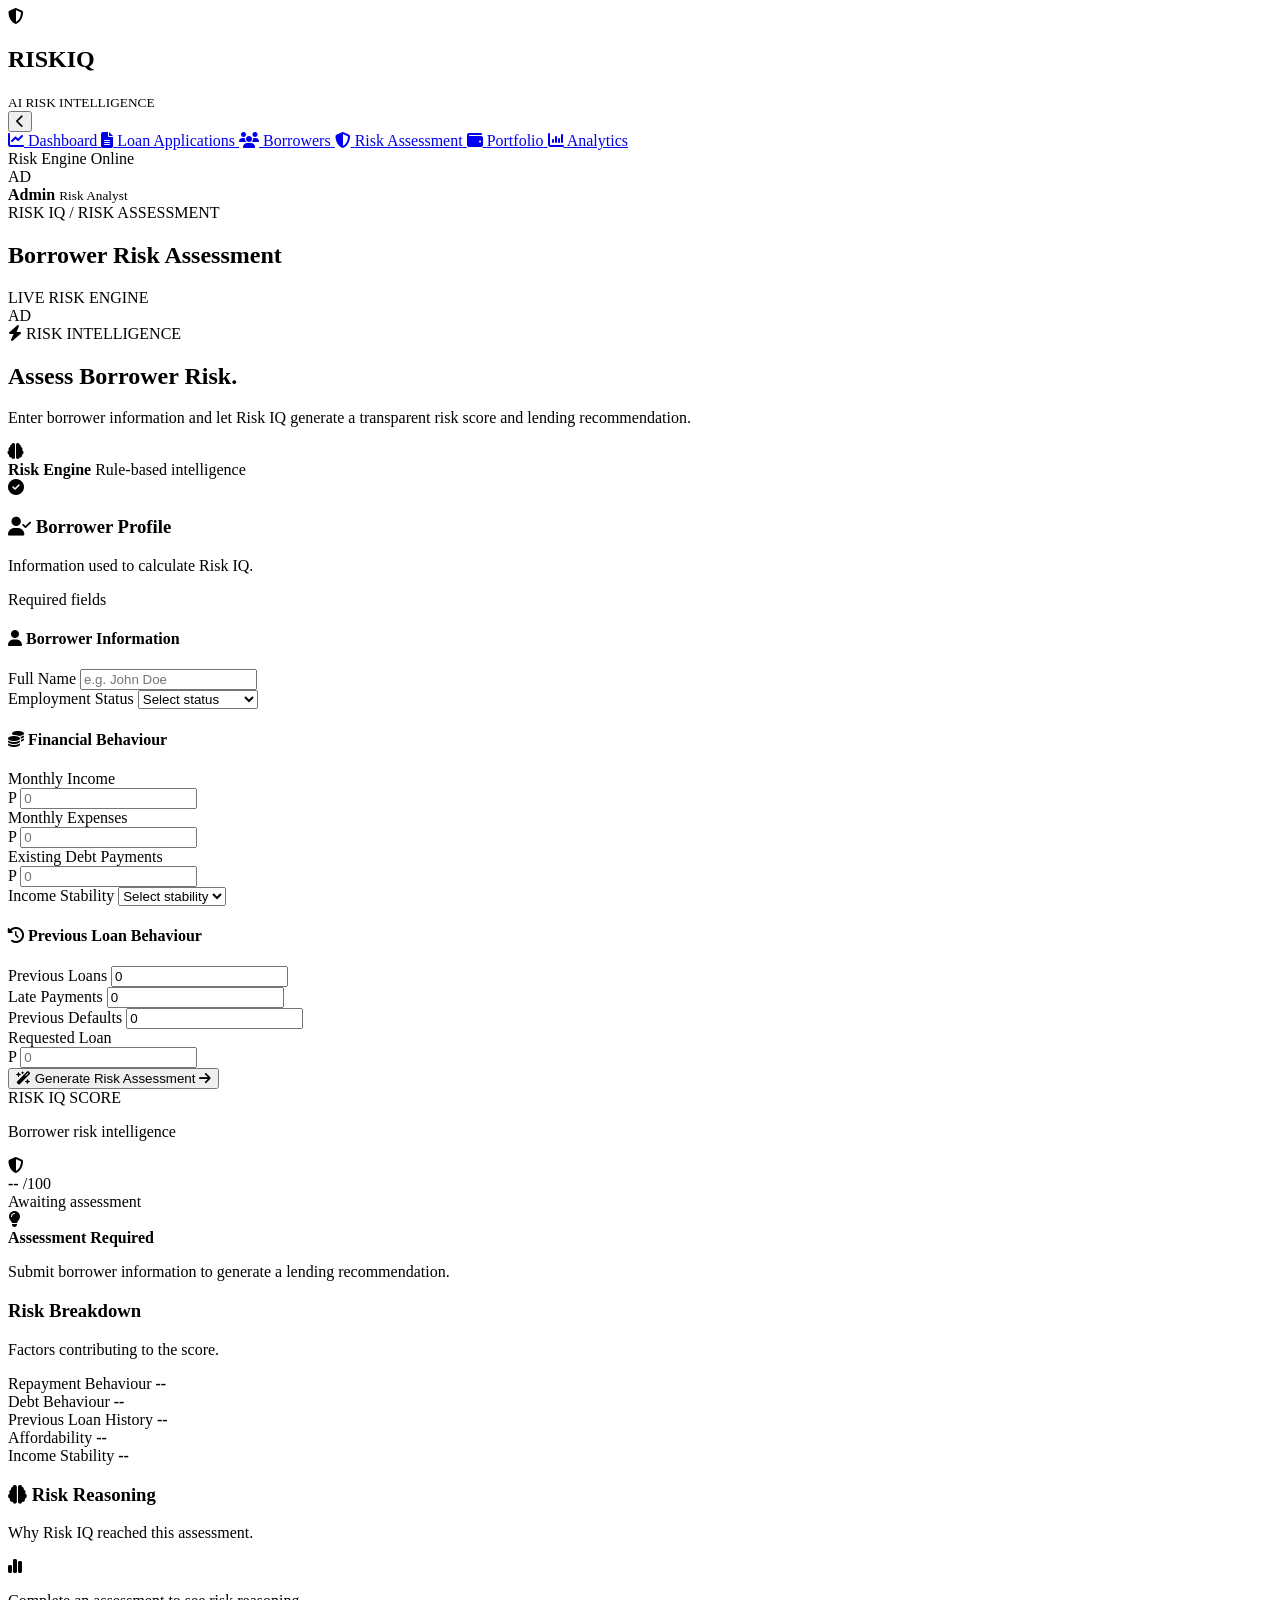
==== risk-assesment.html @ 7c2fcba9 "Add initial risk assessment HTML structure" ====
<!DOCTYPE html>
<html lang="en">

<head>
    <meta charset="UTF-8">
    <meta name="viewport" content="width=device-width, initial-scale=1.0">

    <title>Risk IQ | Risk Assessment</title>

    <link rel="stylesheet" href="risk-assessment.css">

    <link
        rel="stylesheet"
        href="https://cdnjs.cloudflare.com/ajax/libs/font-awesome/6.7.2/css/all.min.css"
    >
</head>

<body>

<div class="app">

    <!-- ================= SIDEBAR ================= -->

    <aside class="sidebar">

        <div class="brand">

            <div class="brand-logo">
                <i class="fa-solid fa-shield-halved"></i>
            </div>

            <div class="brand-text">
                <h1>RISK<span>IQ</span></h1>
                <small>AI RISK INTELLIGENCE</small>
            </div>

        </div>

        <button class="sidebar-toggle" onclick="toggleSidebar()">
            <i class="fa-solid fa-chevron-left"></i>
        </button>

        <nav class="navigation">

            <a href="index.html" class="nav-item">
                <i class="fa-solid fa-chart-line"></i>
                <span>Dashboard</span>
            </a>

            <a href="Loan-applications.html" class="nav-item">
                <i class="fa-solid fa-file-lines"></i>
                <span>Loan Applications</span>
            </a>

            <a href="Loan-applications.html" class="nav-item">
                <i class="fa-solid fa-users"></i>
                <span>Borrowers</span>
            </a>

            <a href="risk-assessment.html" class="nav-item active">
                <i class="fa-solid fa-shield-halved"></i>
                <span>Risk Assessment</span>
            </a>

            <a href="portfolio.html" class="nav-item">
                <i class="fa-solid fa-wallet"></i>
                <span>Portfolio</span>
            </a>

            <a href="analytics.html" class="nav-item">
                <i class="fa-solid fa-chart-column"></i>
                <span>Analytics</span>
            </a>

        </nav>

        <div class="sidebar-bottom">

            <div class="system-status">
                <span class="status-dot"></span>
                Risk Engine Online
            </div>

            <div class="admin-profile">

                <div class="avatar">
                    AD
                </div>

                <div>
                    <strong>Admin</strong>
                    <small>Risk Analyst</small>
                </div>

            </div>

        </div>

    </aside>


    <!-- ================= MAIN ================= -->

    <main class="main">

        <!-- TOPBAR -->

        <header class="topbar">

            <div>
                <div class="breadcrumb">
                    RISK IQ / RISK ASSESSMENT
                </div>

                <h2>Borrower Risk Assessment</h2>
            </div>

            <div class="top-right">

                <div class="live-indicator">
                    <span></span>
                    LIVE RISK ENGINE
                </div>

                <div class="avatar">
                    AD
                </div>

            </div>

        </header>


        <!-- ================= CONTENT ================= -->

        <section class="content">

            <div class="page-heading">

                <div>

                    <div class="eyebrow">
                        <i class="fa-solid fa-bolt"></i>
                        RISK INTELLIGENCE
                    </div>

                    <h1>
                        Assess Borrower
                        <strong>Risk.</strong>
                    </h1>

                    <p>
                        Enter borrower information and let Risk IQ generate
                        a transparent risk score and lending recommendation.
                    </p>

                </div>

                <div class="engine-card">

                    <div class="engine-icon">
                        <i class="fa-solid fa-brain"></i>
                    </div>

                    <div>
                        <strong>Risk Engine</strong>
                        <span>Rule-based intelligence</span>
                    </div>

                    <i class="fa-solid fa-circle-check"></i>

                </div>

            </div>


            <!-- ================= ASSESSMENT AREA ================= -->

            <div class="assessment-layout">


                <!-- ================= FORM ================= -->

                <div class="assessment-form card">

                    <div class="card-header">

                        <div>
                            <h3>
                                <i class="fa-solid fa-user-check"></i>
                                Borrower Profile
                            </h3>

                            <p>
                                Information used to calculate Risk IQ.
                            </p>
                        </div>

                        <span class="required">
                            Required fields
                        </span>

                    </div>


                    <form id="riskForm">


                        <!-- Borrower -->

                        <div class="form-section">

                            <h4>
                                <i class="fa-solid fa-user"></i>
                                Borrower Information
                            </h4>

                            <div class="form-grid">

                                <div class="form-group">

                                    <label>
                                        Full Name
                                    </label>

                                    <input
                                        type="text"
                                        id="fullName"
                                        placeholder="e.g. John Doe"
                                        required
                                    >

                                </div>


                                <div class="form-group">

                                    <label>
                                        Employment Status
                                    </label>

                                    <select id="employmentStatus" required>

                                        <option value="">
                                            Select status
                                        </option>

                                        <option value="employed">
                                            Employed
                                        </option>

                                        <option value="self-employed">
                                            Self-employed
                                        </option>

                                        <option value="business-owner">
                                            Business Owner
                                        </option>

                                        <option value="unemployed">
                                            Unemployed
                                        </option>

                                    </select>

                                </div>

                            </div>

                        </div>


                        <!-- Financial -->

                        <div class="form-section">

                            <h4>
                                <i class="fa-solid fa-coins"></i>
                                Financial Behaviour
                            </h4>

                            <div class="form-grid">

                                <div class="form-group">

                                    <label>
                                        Monthly Income
                                    </label>

                                    <div class="money-input">
                                        <span>P</span>

                                        <input
                                            type="number"
                                            id="income"
                                            min="0"
                                            placeholder="0"
                                            required
                                        >
                                    </div>

                                </div>


                                <div class="form-group">

                                    <label>
                                        Monthly Expenses
                                    </label>

                                    <div class="money-input">
                                        <span>P</span>

                                        <input
                                            type="number"
                                            id="expenses"
                                            min="0"
                                            placeholder="0"
                                            required
                                        >
                                    </div>

                                </div>


                                <div class="form-group">

                                    <label>
                                        Existing Debt Payments
                                    </label>

                                    <div class="money-input">
                                        <span>P</span>

                                        <input
                                            type="number"
                                            id="debt"
                                            min="0"
                                            placeholder="0"
                                            required
                                        >
                                    </div>

                                </div>


                                <div class="form-group">

                                    <label>
                                        Income Stability
                                    </label>

                                    <select id="incomeStability" required>

                                        <option value="">
                                            Select stability
                                        </option>

                                        <option value="stable">
                                            Stable
                                        </option>

                                        <option value="moderate">
                                            Moderate
                                        </option>

                                        <option value="unstable">
                                            Unstable
                                        </option>

                                    </select>

                                </div>

                            </div>

                        </div>


                        <!-- Loan history -->

                        <div class="form-section">

                            <h4>
                                <i class="fa-solid fa-clock-rotate-left"></i>
                                Previous Loan Behaviour
                            </h4>

                            <div class="form-grid">

                                <div class="form-group">

                                    <label>
                                        Previous Loans
                                    </label>

                                    <input
                                        type="number"
                                        id="previousLoans"
                                        min="0"
                                        value="0"
                                    >

                                </div>


                                <div class="form-group">

                                    <label>
                                        Late Payments
                                    </label>

                                    <input
                                        type="number"
                                        id="latePayments"
                                        min="0"
                                        value="0"
                                    >

                                </div>


                                <div class="form-group">

                                    <label>
                                        Previous Defaults
                                    </label>

                                    <input
                                        type="number"
                                        id="defaults"
                                        min="0"
                                        value="0"
                                    >

                                </div>


                                <div class="form-group">

                                    <label>
                                        Requested Loan
                                    </label>

                                    <div class="money-input">
                                        <span>P</span>

                                        <input
                                            type="number"
                                            id="loanAmount"
                                            min="0"
                                            placeholder="0"
                                            required
                                        >
                                    </div>

                                </div>

                            </div>

                        </div>


                        <button
                            type="submit"
                            class="assess-button"
                        >

                            <i class="fa-solid fa-wand-magic-sparkles"></i>

                            Generate Risk Assessment

                            <i class="fa-solid fa-arrow-right"></i>

                        </button>

                    </form>

                </div>


                <!-- ================= RESULT ================= -->

                <div class="result-panel">

                    <div class="result-card card">

                        <div class="result-header">

                            <div>

                                <span class="result-label">
                                    RISK IQ SCORE
                                </span>

                                <p>
                                    Borrower risk intelligence
                                </p>

                            </div>

                            <i class="fa-solid fa-shield-halved"></i>

                        </div>


                        <div class="score-area">

                            <div class="score-circle">

                                <div>
                                    <strong id="riskScore">
                                        --
                                    </strong>

                                    <span>/100</span>
                                </div>

                            </div>

                            <div class="risk-status" id="riskStatus">
                                Awaiting assessment
                            </div>

                        </div>


                        <div class="recommendation" id="recommendation">

                            <i class="fa-solid fa-lightbulb"></i>

                            <div>

                                <strong>
                                    Assessment Required
                                </strong>

                                <p>
                                    Submit borrower information to generate
                                    a lending recommendation.
                                </p>

                            </div>

                        </div>

                    </div>


                    <!-- Score breakdown -->

                    <div class="card breakdown-card">

                        <div class="card-header">

                            <div>
                                <h3>Risk Breakdown</h3>
                                <p>
                                    Factors contributing to the score.
                                </p>
                            </div>

                        </div>


                        <div class="risk-factor">

                            <div class="factor-name">
                                <span>
                                    Repayment Behaviour
                                </span>

                                <strong id="repaymentScore">
                                    --
                                </strong>
                            </div>

                            <div class="progress">
                                <i id="repaymentBar"></i>
                            </div>

                        </div>


                        <div class="risk-factor">

                            <div class="factor-name">
                                <span>
                                    Debt Behaviour
                                </span>

                                <strong id="debtScore">
                                    --
                                </strong>
                            </div>

                            <div class="progress">
                                <i id="debtBar"></i>
                            </div>

                        </div>


                        <div class="risk-factor">

                            <div class="factor-name">
                                <span>
                                    Previous Loan History
                                </span>

                                <strong id="historyScore">
                                    --
                                </strong>
                            </div>

                            <div class="progress">
                                <i id="historyBar"></i>
                            </div>

                        </div>


                        <div class="risk-factor">

                            <div class="factor-name">
                                <span>
                                    Affordability
                                </span>

                                <strong id="affordabilityScore">
                                    --
                                </strong>
                            </div>

                            <div class="progress">
                                <i id="affordabilityBar"></i>
                            </div>

                        </div>


                        <div class="risk-factor">

                            <div class="factor-name">
                                <span>
                                    Income Stability
                                </span>

                                <strong id="incomeScore">
                                    --
                                </strong>
                            </div>

                            <div class="progress">
                                <i id="incomeBar"></i>
                            </div>

                        </div>

                    </div>


                    <!-- Reasoning -->

                    <div class="card reasoning-card">

                        <div class="card-header">

                            <div>
                                <h3>
                                    <i class="fa-solid fa-brain"></i>
                                    Risk Reasoning
                                </h3>

                                <p>
                                    Why Risk IQ reached this assessment.
                                </p>
                            </div>

                        </div>

                        <div id="reasoning">

                            <div class="empty-reasoning">
                                <i class="fa-solid fa-chart-simple"></i>

                                <p>
                                    Complete an assessment to see
                                    risk reasoning.
                                </p>
                            </div>

                        </div>

                    </div>

                </div>

            </div>

        </section>

    </main>

</div>


<script src="risk-assessment.js"></script>

</body>
</html>
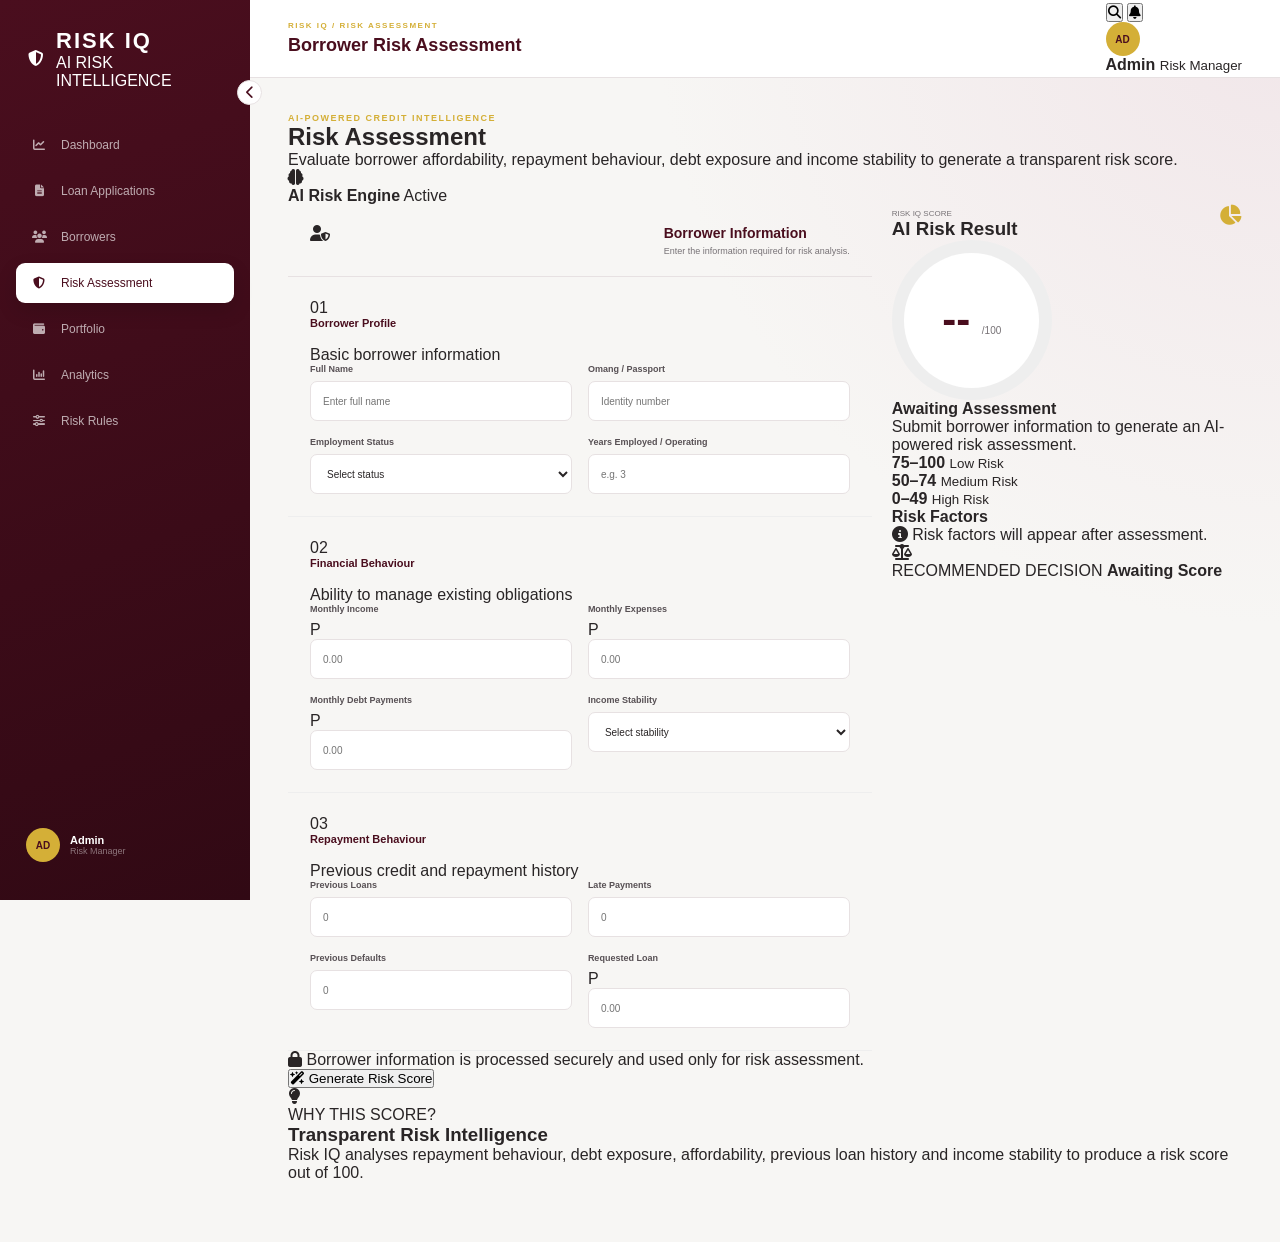
==== commit 97ce63f8: "Refactor risk assessment page layout and content Updated the branding and navigation elements, impro" ====
--- a/risk-assesment.html
+++ b/risk-assesment.html
@@ -25,20 +25,23 @@
 
         <div class="brand">
 
-            <div class="brand-logo">
+            <div class="brand-mark">
                 <i class="fa-solid fa-shield-halved"></i>
             </div>
 
             <div class="brand-text">
-                <h1>RISK<span>IQ</span></h1>
-                <small>AI RISK INTELLIGENCE</small>
+                <h1>RISK IQ</h1>
+                <span>AI RISK INTELLIGENCE</span>
             </div>
 
         </div>
 
-        <button class="sidebar-toggle" onclick="toggleSidebar()">
+        <button class="sidebar-toggle" id="sidebarToggle">
             <i class="fa-solid fa-chevron-left"></i>
         </button>
+
+
+        <!-- NAVIGATION -->
 
         <nav class="navigation">
 
@@ -47,12 +50,12 @@
                 <span>Dashboard</span>
             </a>
 
-            <a href="Loan-applications.html" class="nav-item">
+            <a href="loan-applications.html" class="nav-item">
                 <i class="fa-solid fa-file-lines"></i>
                 <span>Loan Applications</span>
             </a>
 
-            <a href="Loan-applications.html" class="nav-item">
+            <a href="borrowers.html" class="nav-item">
                 <i class="fa-solid fa-users"></i>
                 <span>Borrowers</span>
             </a>
@@ -72,14 +75,17 @@
                 <span>Analytics</span>
             </a>
 
+            <a href="risk-rules.html" class="nav-item">
+                <i class="fa-solid fa-sliders"></i>
+                <span>Risk Rules</span>
+            </a>
+
         </nav>
 
+
+        <!-- SIDEBAR BOTTOM -->
+
         <div class="sidebar-bottom">
-
-            <div class="system-status">
-                <span class="status-dot"></span>
-                Risk Engine Online
-            </div>
 
             <div class="admin-profile">
 
@@ -87,9 +93,9 @@
                     AD
                 </div>
 
-                <div>
+                <div class="admin-info">
                     <strong>Admin</strong>
-                    <small>Risk Analyst</small>
+                    <small>Risk Manager</small>
                 </div>
 
             </div>
@@ -103,27 +109,44 @@
 
     <main class="main">
 
-        <!-- TOPBAR -->
+        <!-- ================= TOPBAR ================= -->
 
         <header class="topbar">
 
-            <div>
+            <div class="page-title">
+
                 <div class="breadcrumb">
                     RISK IQ / RISK ASSESSMENT
                 </div>
 
                 <h2>Borrower Risk Assessment</h2>
+
             </div>
 
-            <div class="top-right">
-
-                <div class="live-indicator">
+
+            <div class="top-actions">
+
+                <button class="icon-button" title="Search">
+                    <i class="fa-solid fa-magnifying-glass"></i>
+                </button>
+
+                <button class="icon-button notification" title="Notifications">
+                    <i class="fa-solid fa-bell"></i>
                     <span></span>
-                    LIVE RISK ENGINE
-                </div>
-
-                <div class="avatar">
-                    AD
+                </button>
+
+
+                <div class="top-profile">
+
+                    <div class="avatar">
+                        AD
+                    </div>
+
+                    <div>
+                        <strong>Admin</strong>
+                        <small>Risk Manager</small>
+                    </div>
+
                 </div>
 
             </div>
@@ -135,98 +158,101 @@
 
         <section class="content">
 
-            <div class="page-heading">
+
+            <!-- PAGE HEADER -->
+
+            <div class="page-header">
 
                 <div>
 
-                    <div class="eyebrow">
-                        <i class="fa-solid fa-bolt"></i>
-                        RISK INTELLIGENCE
-                    </div>
+                    <p class="eyebrow">
+                        AI-POWERED CREDIT INTELLIGENCE
+                    </p>
 
                     <h1>
-                        Assess Borrower
-                        <strong>Risk.</strong>
+                        Risk Assessment
                     </h1>
 
-                    <p>
-                        Enter borrower information and let Risk IQ generate
-                        a transparent risk score and lending recommendation.
+                    <p class="page-description">
+                        Evaluate borrower affordability, repayment behaviour,
+                        debt exposure and income stability to generate a
+                        transparent risk score.
                     </p>
 
                 </div>
 
-                <div class="engine-card">
-
-                    <div class="engine-icon">
-                        <i class="fa-solid fa-brain"></i>
-                    </div>
+
+                <div class="header-badge">
+
+                    <i class="fa-solid fa-brain"></i>
 
                     <div>
-                        <strong>Risk Engine</strong>
-                        <span>Rule-based intelligence</span>
-                    </div>
-
-                    <i class="fa-solid fa-circle-check"></i>
+                        <strong>AI Risk Engine</strong>
+                        <span>Active</span>
+                    </div>
 
                 </div>
 
             </div>
 
 
-            <!-- ================= ASSESSMENT AREA ================= -->
+            <!-- ================= ASSESSMENT CARD ================= -->
 
             <div class="assessment-layout">
 
 
-                <!-- ================= FORM ================= -->
-
-                <div class="assessment-form card">
+                <!-- LEFT: FORM -->
+
+                <div class="assessment-card">
 
                     <div class="card-header">
 
+                        <div class="card-icon">
+                            <i class="fa-solid fa-user-shield"></i>
+                        </div>
+
                         <div>
-                            <h3>
-                                <i class="fa-solid fa-user-check"></i>
-                                Borrower Profile
-                            </h3>
-
+                            <h3>Borrower Information</h3>
                             <p>
-                                Information used to calculate Risk IQ.
+                                Enter the information required for risk analysis.
                             </p>
                         </div>
 
-                        <span class="required">
-                            Required fields
-                        </span>
-
-                    </div>
-
-
-                    <form id="riskForm">
-
-
-                        <!-- Borrower -->
+                    </div>
+
+
+                    <form id="riskAssessmentForm">
+
+
+                        <!-- BORROWER -->
 
                         <div class="form-section">
 
-                            <h4>
-                                <i class="fa-solid fa-user"></i>
-                                Borrower Information
-                            </h4>
+                            <div class="form-section-title">
+
+                                <span>01</span>
+
+                                <div>
+                                    <h4>Borrower Profile</h4>
+                                    <p>Basic borrower information</p>
+                                </div>
+
+                            </div>
+
 
                             <div class="form-grid">
 
                                 <div class="form-group">
 
-                                    <label>
+                                    <label for="fullName">
                                         Full Name
                                     </label>
 
                                     <input
                                         type="text"
                                         id="fullName"
-                                        placeholder="e.g. John Doe"
+                                        name="fullName"
+                                        placeholder="Enter full name"
                                         required
                                     >
 
@@ -235,11 +261,30 @@
 
                                 <div class="form-group">
 
-                                    <label>
+                                    <label for="omang">
+                                        Omang / Passport
+                                    </label>
+
+                                    <input
+                                        type="text"
+                                        id="omang"
+                                        name="omang"
+                                        placeholder="Identity number"
+                                    >
+
+                                </div>
+
+
+                                <div class="form-group">
+
+                                    <label for="employmentStatus">
                                         Employment Status
                                     </label>
 
-                                    <select id="employmentStatus" required>
+                                    <select
+                                        id="employmentStatus"
+                                        name="employmentStatus"
+                                    >
 
                                         <option value="">
                                             Select status
@@ -265,38 +310,65 @@
 
                                 </div>
 
-                            </div>
-
-                        </div>
-
-
-                        <!-- Financial -->
+
+                                <div class="form-group">
+
+                                    <label for="yearsEmployed">
+                                        Years Employed / Operating
+                                    </label>
+
+                                    <input
+                                        type="number"
+                                        id="yearsEmployed"
+                                        name="yearsEmployed"
+                                        min="0"
+                                        placeholder="e.g. 3"
+                                    >
+
+                                </div>
+
+                            </div>
+
+                        </div>
+
+
+                        <!-- FINANCIAL -->
 
                         <div class="form-section">
 
-                            <h4>
-                                <i class="fa-solid fa-coins"></i>
-                                Financial Behaviour
-                            </h4>
+                            <div class="form-section-title">
+
+                                <span>02</span>
+
+                                <div>
+                                    <h4>Financial Behaviour</h4>
+                                    <p>Ability to manage existing obligations</p>
+                                </div>
+
+                            </div>
+
 
                             <div class="form-grid">
 
                                 <div class="form-group">
 
-                                    <label>
+                                    <label for="monthlyIncome">
                                         Monthly Income
                                     </label>
 
-                                    <div class="money-input">
+                                    <div class="input-prefix">
+
                                         <span>P</span>
 
                                         <input
                                             type="number"
-                                            id="income"
+                                            id="monthlyIncome"
+                                            name="monthlyIncome"
                                             min="0"
-                                            placeholder="0"
+                                            placeholder="0.00"
                                             required
                                         >
+
                                     </div>
 
                                 </div>
@@ -304,20 +376,23 @@
 
                                 <div class="form-group">
 
-                                    <label>
+                                    <label for="monthlyExpenses">
                                         Monthly Expenses
                                     </label>
 
-                                    <div class="money-input">
+                                    <div class="input-prefix">
+
                                         <span>P</span>
 
                                         <input
                                             type="number"
-                                            id="expenses"
+                                            id="monthlyExpenses"
+                                            name="monthlyExpenses"
                                             min="0"
-                                            placeholder="0"
+                                            placeholder="0.00"
                                             required
                                         >
+
                                     </div>
 
                                 </div>
@@ -325,20 +400,23 @@
 
                                 <div class="form-group">
 
-                                    <label>
-                                        Existing Debt Payments
-                                    </label>
-
-                                    <div class="money-input">
+                                    <label for="monthlyDebt">
+                                        Monthly Debt Payments
+                                    </label>
+
+                                    <div class="input-prefix">
+
                                         <span>P</span>
 
                                         <input
                                             type="number"
-                                            id="debt"
+                                            id="monthlyDebt"
+                                            name="monthlyDebt"
                                             min="0"
-                                            placeholder="0"
+                                            placeholder="0.00"
                                             required
                                         >
+
                                     </div>
 
                                 </div>
@@ -346,11 +424,14 @@
 
                                 <div class="form-group">
 
-                                    <label>
+                                    <label for="incomeStability">
                                         Income Stability
                                     </label>
 
-                                    <select id="incomeStability" required>
+                                    <select
+                                        id="incomeStability"
+                                        name="incomeStability"
+                                    >
 
                                         <option value="">
                                             Select stability
@@ -377,28 +458,36 @@
                         </div>
 
 
-                        <!-- Loan history -->
+                        <!-- REPAYMENT -->
 
                         <div class="form-section">
 
-                            <h4>
-                                <i class="fa-solid fa-clock-rotate-left"></i>
-                                Previous Loan Behaviour
-                            </h4>
+                            <div class="form-section-title">
+
+                                <span>03</span>
+
+                                <div>
+                                    <h4>Repayment Behaviour</h4>
+                                    <p>Previous credit and repayment history</p>
+                                </div>
+
+                            </div>
+
 
                             <div class="form-grid">
 
                                 <div class="form-group">
 
-                                    <label>
+                                    <label for="previousLoans">
                                         Previous Loans
                                     </label>
 
                                     <input
                                         type="number"
                                         id="previousLoans"
+                                        name="previousLoans"
                                         min="0"
-                                        value="0"
+                                        placeholder="0"
                                     >
 
                                 </div>
@@ -406,15 +495,16 @@
 
                                 <div class="form-group">
 
-                                    <label>
+                                    <label for="latePayments">
                                         Late Payments
                                     </label>
 
                                     <input
                                         type="number"
                                         id="latePayments"
+                                        name="latePayments"
                                         min="0"
-                                        value="0"
+                                        placeholder="0"
                                     >
 
                                 </div>
@@ -422,15 +512,16 @@
 
                                 <div class="form-group">
 
-                                    <label>
+                                    <label for="previousDefaults">
                                         Previous Defaults
                                     </label>
 
                                     <input
                                         type="number"
-                                        id="defaults"
+                                        id="previousDefaults"
+                                        name="previousDefaults"
                                         min="0"
-                                        value="0"
+                                        placeholder="0"
                                     >
 
                                 </div>
@@ -438,20 +529,23 @@
 
                                 <div class="form-group">
 
-                                    <label>
+                                    <label for="loanAmount">
                                         Requested Loan
                                     </label>
 
-                                    <div class="money-input">
+                                    <div class="input-prefix">
+
                                         <span>P</span>
 
                                         <input
                                             type="number"
                                             id="loanAmount"
+                                            name="loanAmount"
                                             min="0"
-                                            placeholder="0"
+                                            placeholder="0.00"
                                             required
                                         >
+
                                     </div>
 
                                 </div>
@@ -461,243 +555,218 @@
                         </div>
 
 
-                        <button
-                            type="submit"
-                            class="assess-button"
-                        >
-
-                            <i class="fa-solid fa-wand-magic-sparkles"></i>
-
-                            Generate Risk Assessment
-
-                            <i class="fa-solid fa-arrow-right"></i>
-
-                        </button>
+                        <!-- ACTION -->
+
+                        <div class="form-actions">
+
+                            <div class="security-note">
+
+                                <i class="fa-solid fa-lock"></i>
+
+                                <span>
+                                    Borrower information is processed securely
+                                    and used only for risk assessment.
+                                </span>
+
+                            </div>
+
+
+                            <button
+                                type="submit"
+                                class="assessment-button"
+                            >
+
+                                <i class="fa-solid fa-wand-magic-sparkles"></i>
+
+                                Generate Risk Score
+
+                            </button>
+
+                        </div>
 
                     </form>
 
                 </div>
 
 
-                <!-- ================= RESULT ================= -->
-
-                <div class="result-panel">
-
-                    <div class="result-card card">
-
-                        <div class="result-header">
+                <!-- RIGHT: RISK RESULT -->
+
+                <div class="risk-result-card">
+
+
+                    <div class="result-header">
+
+                        <div>
+
+                            <p class="result-eyebrow">
+                                RISK IQ SCORE
+                            </p>
+
+                            <h3>AI Risk Result</h3>
+
+                        </div>
+
+                        <i class="fa-solid fa-chart-pie"></i>
+
+                    </div>
+
+
+                    <!-- SCORE -->
+
+                    <div class="score-container">
+
+                        <div class="score-circle">
 
                             <div>
 
-                                <span class="result-label">
-                                    RISK IQ SCORE
-                                </span>
-
-                                <p>
-                                    Borrower risk intelligence
-                                </p>
-
-                            </div>
-
-                            <i class="fa-solid fa-shield-halved"></i>
-
-                        </div>
-
-
-                        <div class="score-area">
-
-                            <div class="score-circle">
-
-                                <div>
-                                    <strong id="riskScore">
-                                        --
-                                    </strong>
-
-                                    <span>/100</span>
-                                </div>
-
-                            </div>
-
-                            <div class="risk-status" id="riskStatus">
-                                Awaiting assessment
-                            </div>
-
-                        </div>
-
-
-                        <div class="recommendation" id="recommendation">
-
-                            <i class="fa-solid fa-lightbulb"></i>
-
-                            <div>
-
-                                <strong>
-                                    Assessment Required
-                                </strong>
-
-                                <p>
-                                    Submit borrower information to generate
-                                    a lending recommendation.
-                                </p>
-
-                            </div>
-
-                        </div>
-
-                    </div>
-
-
-                    <!-- Score breakdown -->
-
-                    <div class="card breakdown-card">
-
-                        <div class="card-header">
-
-                            <div>
-                                <h3>Risk Breakdown</h3>
-                                <p>
-                                    Factors contributing to the score.
-                                </p>
-                            </div>
-
-                        </div>
-
-
-                        <div class="risk-factor">
-
-                            <div class="factor-name">
-                                <span>
-                                    Repayment Behaviour
-                                </span>
-
-                                <strong id="repaymentScore">
+                                <strong id="riskScore">
                                     --
                                 </strong>
-                            </div>
-
-                            <div class="progress">
-                                <i id="repaymentBar"></i>
-                            </div>
-
-                        </div>
-
-
-                        <div class="risk-factor">
-
-                            <div class="factor-name">
+
+                                <span>/100</span>
+
+                            </div>
+
+                        </div>
+
+                        <h4 id="riskLevel">
+                            Awaiting Assessment
+                        </h4>
+
+                        <p id="riskDescription">
+                            Submit borrower information to generate
+                            an AI-powered risk assessment.
+                        </p>
+
+                    </div>
+
+
+                    <!-- RISK SCALE -->
+
+                    <div class="risk-scale">
+
+                        <div class="scale-item">
+
+                            <span class="scale-dot low"></span>
+
+                            <div>
+                                <strong>75–100</strong>
+                                <small>Low Risk</small>
+                            </div>
+
+                        </div>
+
+
+                        <div class="scale-item">
+
+                            <span class="scale-dot medium"></span>
+
+                            <div>
+                                <strong>50–74</strong>
+                                <small>Medium Risk</small>
+                            </div>
+
+                        </div>
+
+
+                        <div class="scale-item">
+
+                            <span class="scale-dot high"></span>
+
+                            <div>
+                                <strong>0–49</strong>
+                                <small>High Risk</small>
+                            </div>
+
+                        </div>
+
+                    </div>
+
+
+                    <!-- FACTORS -->
+
+                    <div class="risk-factors">
+
+                        <h4>
+                            Risk Factors
+                        </h4>
+
+                        <div id="riskFactors">
+
+                            <div class="empty-factor">
+
+                                <i class="fa-solid fa-circle-info"></i>
+
                                 <span>
-                                    Debt Behaviour
+                                    Risk factors will appear after assessment.
                                 </span>
 
-                                <strong id="debtScore">
-                                    --
-                                </strong>
-                            </div>
-
-                            <div class="progress">
-                                <i id="debtBar"></i>
-                            </div>
-
-                        </div>
-
-
-                        <div class="risk-factor">
-
-                            <div class="factor-name">
-                                <span>
-                                    Previous Loan History
-                                </span>
-
-                                <strong id="historyScore">
-                                    --
-                                </strong>
-                            </div>
-
-                            <div class="progress">
-                                <i id="historyBar"></i>
-                            </div>
-
-                        </div>
-
-
-                        <div class="risk-factor">
-
-                            <div class="factor-name">
-                                <span>
-                                    Affordability
-                                </span>
-
-                                <strong id="affordabilityScore">
-                                    --
-                                </strong>
-                            </div>
-
-                            <div class="progress">
-                                <i id="affordabilityBar"></i>
-                            </div>
-
-                        </div>
-
-
-                        <div class="risk-factor">
-
-                            <div class="factor-name">
-                                <span>
-                                    Income Stability
-                                </span>
-
-                                <strong id="incomeScore">
-                                    --
-                                </strong>
-                            </div>
-
-                            <div class="progress">
-                                <i id="incomeBar"></i>
-                            </div>
-
-                        </div>
-
-                    </div>
-
-
-                    <!-- Reasoning -->
-
-                    <div class="card reasoning-card">
-
-                        <div class="card-header">
-
-                            <div>
-                                <h3>
-                                    <i class="fa-solid fa-brain"></i>
-                                    Risk Reasoning
-                                </h3>
-
-                                <p>
-                                    Why Risk IQ reached this assessment.
-                                </p>
-                            </div>
-
-                        </div>
-
-                        <div id="reasoning">
-
-                            <div class="empty-reasoning">
-                                <i class="fa-solid fa-chart-simple"></i>
-
-                                <p>
-                                    Complete an assessment to see
-                                    risk reasoning.
-                                </p>
-                            </div>
-
-                        </div>
-
-                    </div>
+                            </div>
+
+                        </div>
+
+                    </div>
+
+
+                    <!-- DECISION -->
+
+                    <div class="decision-box">
+
+                        <div class="decision-icon">
+                            <i class="fa-solid fa-scale-balanced"></i>
+                        </div>
+
+                        <div>
+
+                            <span>
+                                RECOMMENDED DECISION
+                            </span>
+
+                            <strong id="loanDecision">
+                                Awaiting Score
+                            </strong>
+
+                        </div>
+
+                    </div>
+
 
                 </div>
 
             </div>
 
+
+            <!-- ================= EXPLANATION ================= -->
+
+            <div class="explanation-card">
+
+                <div class="explanation-icon">
+                    <i class="fa-solid fa-lightbulb"></i>
+                </div>
+
+                <div>
+
+                    <span>
+                        WHY THIS SCORE?
+                    </span>
+
+                    <h3>
+                        Transparent Risk Intelligence
+                    </h3>
+
+                    <p id="riskReasoning">
+
+                        Risk IQ analyses repayment behaviour,
+                        debt exposure, affordability, previous loan
+                        history and income stability to produce a
+                        risk score out of 100.
+
+                    </p>
+
+                </div>
+
+            </div>
+
         </section>
 
     </main>
@@ -705,7 +774,10 @@
 </div>
 
 
-<script src="risk-assessment.js"></script>
+<!-- ================= JAVASCRIPT ================= -->
+
+<script type="module" src="risk-assessment.js"></script>
 
 </body>
+
 </html>
--- a/risk-assessment.css
+++ b/risk-assessment.css
@@ -0,0 +1,1387 @@
+:root {
+
+    --burgundy: #4A0E1E;
+    --burgundy-dark: #310914;
+    --burgundy-light: #6B1A2C;
+
+    --gold: #D4AF37;
+    --gold-light: #F3E5A3;
+
+    --white: #ffffff;
+
+    --background: #F7F6F4;
+    --text: #292526;
+    --muted: #777276;
+
+    --border: #E7E1E2;
+
+    --green: #2E7D5B;
+    --red: #B84040;
+
+}
+
+
+/* ================= RESET ================= */
+
+* {
+    box-sizing: border-box;
+    margin: 0;
+    padding: 0;
+}
+
+
+body {
+
+    font-family: Arial, sans-serif;
+
+    background:
+        radial-gradient(
+            circle at top right,
+            #f1e6e9 0,
+            transparent 35%
+        ),
+        var(--background);
+
+    color: var(--text);
+
+}
+
+
+a {
+    text-decoration: none;
+    color: inherit;
+}
+
+
+button,
+input,
+select {
+    font-family: inherit;
+}
+
+
+/* ================= APP ================= */
+
+.app {
+    min-height: 100vh;
+}
+
+
+/* ================= SIDEBAR ================= */
+
+.sidebar {
+
+    width: 250px;
+
+    height: 100vh;
+
+    position: fixed;
+
+    left: 0;
+    top: 0;
+
+    background:
+        linear-gradient(
+            160deg,
+            var(--burgundy),
+            var(--burgundy-dark)
+        );
+
+    color: white;
+
+    padding: 24px 16px;
+
+    display: flex;
+    flex-direction: column;
+
+    transition: .25s ease;
+
+    z-index: 20;
+
+}
+
+
+.brand {
+
+    display: flex;
+
+    align-items: center;
+
+    gap: 12px;
+
+    padding:
+        4px
+        12px
+        35px;
+
+}
+
+
+.brand-logo {
+
+    width: 43px;
+    height: 43px;
+
+    border-radius: 12px;
+
+    background: var(--gold);
+
+    color: var(--burgundy);
+
+    display: grid;
+
+    place-items: center;
+
+    font-size: 20px;
+
+    box-shadow:
+        0 8px 20px #0003;
+
+}
+
+
+.brand-text h1 {
+
+    font-size: 22px;
+
+    letter-spacing: 2px;
+
+    font-weight: 900;
+
+}
+
+
+.brand-text h1 span {
+    color: var(--gold);
+}
+
+
+.brand-text small {
+
+    display: block;
+
+    color: #ffffff99;
+
+    font-size: 7px;
+
+    letter-spacing: 1.5px;
+
+    margin-top: 2px;
+
+}
+
+
+.navigation {
+
+    display: flex;
+
+    flex-direction: column;
+
+    gap: 6px;
+
+}
+
+
+.nav-item {
+
+    color: #ffffffa8;
+
+    padding: 13px 14px;
+
+    border-radius: 9px;
+
+    display: flex;
+
+    align-items: center;
+
+    gap: 13px;
+
+    font-size: 12px;
+
+    transition: .2s;
+
+}
+
+
+.nav-item i {
+    width: 18px;
+    text-align: center;
+}
+
+
+.nav-item:hover {
+
+    background: #ffffff12;
+
+    color: white;
+
+}
+
+
+.nav-item.active {
+
+    background: white;
+
+    color: var(--burgundy);
+
+    box-shadow:
+        0 8px 20px #0002;
+
+}
+
+
+.sidebar-bottom {
+    margin-top: auto;
+}
+
+
+.system-status {
+
+    font-size: 9px;
+
+    color: #ffffff80;
+
+    padding: 12px 10px;
+
+    border-bottom:
+        1px solid #ffffff15;
+
+    margin-bottom: 10px;
+
+}
+
+
+.status-dot {
+
+    width: 7px;
+    height: 7px;
+
+    display: inline-block;
+
+    border-radius: 50%;
+
+    background: #4CAF50;
+
+    margin-right: 7px;
+
+}
+
+
+.admin-profile {
+
+    padding: 14px 10px;
+
+    display: flex;
+
+    align-items: center;
+
+    gap: 10px;
+
+}
+
+
+.admin-profile strong,
+.admin-profile small {
+    display: block;
+}
+
+
+.admin-profile strong {
+    font-size: 11px;
+}
+
+
+.admin-profile small {
+
+    color: #ffffff70;
+
+    font-size: 9px;
+
+}
+
+
+.avatar {
+
+    width: 34px;
+    height: 34px;
+
+    border-radius: 50%;
+
+    background: var(--gold);
+
+    color: var(--burgundy);
+
+    display: grid;
+
+    place-items: center;
+
+    font-weight: bold;
+
+    font-size: 10px;
+
+}
+
+
+/* ================= SIDEBAR BUTTON ================= */
+
+.sidebar-toggle {
+
+    position: absolute;
+
+    right: -12px;
+    top: 80px;
+
+    width: 25px;
+    height: 25px;
+
+    border-radius: 50%;
+
+    border:
+        1px solid var(--border);
+
+    background: white;
+
+    color: var(--burgundy);
+
+    cursor: pointer;
+
+}
+
+
+/* ================= COLLAPSED ================= */
+
+.sidebar.collapsed {
+    width: 72px;
+}
+
+
+.sidebar.collapsed .brand-text,
+.sidebar.collapsed .nav-item span,
+.sidebar.collapsed .admin-profile > div:nth-child(2),
+.sidebar.collapsed .system-status {
+    display: none;
+}
+
+
+.sidebar.collapsed .brand,
+.sidebar.collapsed .nav-item,
+.sidebar.collapsed .admin-profile {
+    justify-content: center;
+}
+
+
+.main {
+    margin-left: 250px;
+    transition: .25s ease;
+}
+
+
+.main.collapsed {
+    margin-left: 72px;
+}
+
+
+/* ================= TOPBAR ================= */
+
+.topbar {
+
+    height: 78px;
+
+    background: white;
+
+    border-bottom:
+        1px solid var(--border);
+
+    padding:
+        0 38px;
+
+    display: flex;
+
+    align-items: center;
+
+    justify-content: space-between;
+
+}
+
+
+.breadcrumb {
+
+    color: var(--gold);
+
+    font-size: 8px;
+
+    letter-spacing: 1.5px;
+
+    font-weight: bold;
+
+}
+
+
+.topbar h2 {
+
+    color: var(--burgundy);
+
+    font-size: 18px;
+
+    margin-top: 5px;
+
+}
+
+
+.top-right {
+
+    display: flex;
+
+    align-items: center;
+
+    gap: 18px;
+
+}
+
+
+.live-indicator {
+
+    font-size: 8px;
+
+    color: var(--green);
+
+    font-weight: bold;
+
+}
+
+
+.live-indicator span {
+
+    display: inline-block;
+
+    width: 6px;
+    height: 6px;
+
+    border-radius: 50%;
+
+    background: var(--green);
+
+    margin-right: 5px;
+
+}
+
+
+/* ================= CONTENT ================= */
+
+.content {
+
+    padding:
+        35px
+        38px
+        60px;
+
+}
+
+
+.page-heading {
+
+    display: flex;
+
+    justify-content: space-between;
+
+    align-items: center;
+
+    margin-bottom: 30px;
+
+}
+
+
+.eyebrow {
+
+    color: var(--gold);
+
+    font-size: 9px;
+
+    font-weight: bold;
+
+    letter-spacing: 1.5px;
+
+}
+
+
+.page-heading h1 {
+
+    color: var(--burgundy);
+
+    font-size: 34px;
+
+    margin: 7px 0;
+
+    letter-spacing: -.7px;
+
+}
+
+
+.page-heading h1 strong {
+    color: var(--gold);
+}
+
+
+.page-heading p {
+
+    color: var(--muted);
+
+    font-size: 11px;
+
+    max-width: 580px;
+
+    line-height: 1.6;
+
+}
+
+
+/* ================= ENGINE ================= */
+
+.engine-card {
+
+    display: flex;
+
+    align-items: center;
+
+    gap: 12px;
+
+    background: white;
+
+    border: 1px solid var(--border);
+
+    padding: 13px 16px;
+
+    border-radius: 12px;
+
+    box-shadow:
+        0 10px 30px #4a0e1e08;
+
+}
+
+
+.engine-icon {
+
+    width: 38px;
+    height: 38px;
+
+    border-radius: 9px;
+
+    background: #f8f0d6;
+
+    color: var(--gold);
+
+    display: grid;
+
+    place-items: center;
+
+}
+
+
+.engine-card strong,
+.engine-card span {
+
+    display: block;
+
+}
+
+
+.engine-card strong {
+
+    color: var(--burgundy);
+
+    font-size: 10px;
+
+}
+
+
+.engine-card span {
+
+    color: var(--muted);
+
+    font-size: 8px;
+
+    margin-top: 3px;
+
+}
+
+
+.engine-card > i {
+
+    color: var(--green);
+
+    margin-left: 8px;
+
+}
+
+
+/* ================= LAYOUT ================= */
+
+.assessment-layout {
+
+    display: grid;
+
+    grid-template-columns:
+        minmax(500px, 1.25fr)
+        minmax(350px, .75fr);
+
+    gap: 20px;
+
+    align-items: start;
+
+}
+
+
+.card {
+
+    background: white;
+
+    border:
+        1px solid var(--border);
+
+    border-radius: 13px;
+
+    box-shadow:
+        0 8px 30px #4a0e1e07;
+
+}
+
+
+/* ================= CARD HEADER ================= */
+
+.card-header {
+
+    display: flex;
+
+    justify-content: space-between;
+
+    align-items: flex-start;
+
+    padding: 20px 22px;
+
+    border-bottom:
+        1px solid var(--border);
+
+}
+
+
+.card-header h3 {
+
+    color: var(--burgundy);
+
+    font-size: 14px;
+
+}
+
+
+.card-header h3 i {
+
+    color: var(--gold);
+
+    margin-right: 7px;
+
+}
+
+
+.card-header p {
+
+    color: var(--muted);
+
+    font-size: 9px;
+
+    margin-top: 5px;
+
+}
+
+
+.required {
+
+    color: var(--muted);
+
+    font-size: 8px;
+
+}
+
+
+/* ================= FORM ================= */
+
+.form-section {
+
+    padding: 22px;
+
+    border-bottom:
+        1px solid #eee;
+
+}
+
+
+.form-section h4 {
+
+    color: var(--burgundy);
+
+    font-size: 11px;
+
+    margin-bottom: 17px;
+
+}
+
+
+.form-section h4 i {
+
+    color: var(--gold);
+
+    margin-right: 7px;
+
+}
+
+
+.form-grid {
+
+    display: grid;
+
+    grid-template-columns: 1fr 1fr;
+
+    gap: 16px;
+
+}
+
+
+.form-group label {
+
+    display: block;
+
+    color: #575054;
+
+    font-size: 9px;
+
+    font-weight: bold;
+
+    margin-bottom: 7px;
+
+}
+
+
+.form-group input,
+.form-group select {
+
+    width: 100%;
+
+    height: 40px;
+
+    border:
+        1px solid var(--border);
+
+    border-radius: 7px;
+
+    padding:
+        0 12px;
+
+    background: #fff;
+
+    outline: none;
+
+    color: var(--text);
+
+    font-size: 10px;
+
+    transition: .2s;
+
+}
+
+
+.form-group input:focus,
+.form-group select:focus {
+
+    border-color: var(--gold);
+
+    box-shadow:
+        0 0 0 3px #d4af3715;
+
+}
+
+
+/* ================= MONEY ================= */
+
+.money-input {
+
+    display: flex;
+
+    height: 40px;
+
+    border:
+        1px solid var(--border);
+
+    border-radius: 7px;
+
+    overflow: hidden;
+
+}
+
+
+.money-input span {
+
+    width: 38px;
+
+    display: grid;
+
+    place-items: center;
+
+    background: #faf7ec;
+
+    color: var(--gold);
+
+    font-weight: bold;
+
+    font-size: 11px;
+
+}
+
+
+.money-input input {
+
+    border: 0 !important;
+
+    box-shadow: none !important;
+
+}
+
+
+/* ================= BUTTON ================= */
+
+.assess-button {
+
+    width: calc(100% - 44px);
+
+    margin: 22px;
+
+    border: 0;
+
+    height: 48px;
+
+    border-radius: 8px;
+
+    background:
+        linear-gradient(
+            135deg,
+            var(--burgundy),
+            var(--burgundy-light)
+        );
+
+    color: white;
+
+    font-size: 11px;
+
+    font-weight: bold;
+
+    cursor: pointer;
+
+    display: flex;
+
+    justify-content: center;
+
+    align-items: center;
+
+    gap: 12px;
+
+    transition: .2s;
+
+    box-shadow:
+        0 8px 20px #4a0e1e25;
+
+}
+
+
+.assess-button:hover {
+
+    transform: translateY(-2px);
+
+    box-shadow:
+        0 12px 25px #4a0e1e35;
+
+}
+
+
+/* ================= RESULT ================= */
+
+.result-panel {
+
+    display: flex;
+
+    flex-direction: column;
+
+    gap: 18px;
+
+}
+
+
+.result-card {
+
+    padding: 22px;
+
+    background:
+        linear-gradient(
+            145deg,
+            #ffffff,
+            #fffdf8
+        );
+
+}
+
+
+.result-header {
+
+    display: flex;
+
+    justify-content: space-between;
+
+}
+
+
+.result-label {
+
+    color: var(--gold);
+
+    font-size: 9px;
+
+    font-weight: bold;
+
+    letter-spacing: 1.5px;
+
+}
+
+
+.result-header p {
+
+    color: var(--muted);
+
+    font-size: 8px;
+
+    margin-top: 4px;
+
+}
+
+
+.result-header > i {
+
+    color: var(--gold);
+
+    font-size: 20px;
+
+}
+
+
+/* ================= SCORE ================= */
+
+.score-area {
+
+    display: flex;
+
+    flex-direction: column;
+
+    align-items: center;
+
+    padding: 22px 0;
+
+}
+
+
+.score-circle {
+
+    width: 160px;
+    height: 160px;
+
+    border-radius: 50%;
+
+    background:
+        conic-gradient(
+            var(--gold) 0deg,
+            var(--burgundy) 0deg,
+            #eee 0deg
+        );
+
+    display: grid;
+
+    place-items: center;
+
+    position: relative;
+
+}
+
+
+.score-circle::after {
+
+    content: "";
+
+    position: absolute;
+
+    width: 135px;
+    height: 135px;
+
+    border-radius: 50%;
+
+    background: white;
+
+}
+
+
+.score-circle div {
+
+    position: relative;
+
+    z-index: 2;
+
+    text-align: center;
+
+}
+
+
+.score-circle strong {
+
+    color: var(--burgundy);
+
+    font-size: 42px;
+
+}
+
+
+.score-circle span {
+
+    color: var(--muted);
+
+    font-size: 10px;
+
+}
+
+
+.risk-status {
+
+    margin-top: 14px;
+
+    padding:
+        7px 14px;
+
+    border-radius: 20px;
+
+    background: #f2eeee;
+
+    color: var(--muted);
+
+    font-size: 9px;
+
+    font-weight: bold;
+
+    letter-spacing: .5px;
+
+}
+
+
+/* ================= RECOMMENDATION ================= */
+
+.recommendation {
+
+    display: flex;
+
+    gap: 12px;
+
+    padding: 14px;
+
+    background: #faf7ec;
+
+    border-radius: 9px;
+
+}
+
+
+.recommendation > i {
+
+    color: var(--gold);
+
+    margin-top: 2px;
+
+}
+
+
+.recommendation strong {
+
+    color: var(--burgundy);
+
+    font-size: 10px;
+
+}
+
+
+.recommendation p {
+
+    color: var(--muted);
+
+    font-size: 9px;
+
+    line-height: 1.5;
+
+    margin-top: 4px;
+
+}
+
+
+/* ================= BREAKDOWN ================= */
+
+.breakdown-card {
+
+    padding-bottom: 18px;
+
+}
+
+
+.risk-factor {
+
+    padding:
+        12px 22px;
+
+}
+
+
+.factor-name {
+
+    display: flex;
+
+    justify-content: space-between;
+
+    margin-bottom: 7px;
+
+}
+
+
+.factor-name span {
+
+    color: #5d565a;
+
+    font-size: 9px;
+
+}
+
+
+.factor-name strong {
+
+    color: var(--burgundy);
+
+    font-size: 9px;
+
+}
+
+
+.progress {
+
+    width: 100%;
+
+    height: 6px;
+
+    background: #eee;
+
+    border-radius: 10px;
+
+    overflow: hidden;
+
+}
+
+
+.progress i {
+
+    display: block;
+
+    width: 0%;
+
+    height: 100%;
+
+    background:
+        linear-gradient(
+            90deg,
+            var(--burgundy),
+            var(--gold)
+        );
+
+    border-radius: 10px;
+
+    transition:
+        width .7s ease;
+
+}
+
+
+/* ================= REASONING ================= */
+
+.reasoning-card {
+
+    padding-bottom: 10px;
+
+}
+
+
+.reasoning-item {
+
+    display: flex;
+
+    gap: 10px;
+
+    padding:
+        11px 20px;
+
+    border-bottom:
+        1px solid #eee;
+
+}
+
+
+.reasoning-item i {
+
+    color: var(--gold);
+
+    margin-top: 2px;
+
+}
+
+
+.reasoning-item p {
+
+    color: #625c60;
+
+    font-size: 9px;
+
+    line-height: 1.5;
+
+}
+
+
+.empty-reasoning {
+
+    text-align: center;
+
+    padding: 25px;
+
+    color: var(--muted);
+
+}
+
+
+.empty-reasoning i {
+
+    font-size: 20px;
+
+    color: var(--gold);
+
+    margin-bottom: 10px;
+
+}
+
+
+.empty-reasoning p {
+
+    font-size: 9px;
+
+}
+
+
+/* ================= RESPONSIVE ================= */
+
+@media(max-width:1100px) {
+
+    .assessment-layout {
+
+        grid-template-columns: 1fr;
+
+    }
+
+    .result-panel {
+
+        display: grid;
+
+        grid-template-columns: 1fr 1fr;
+
+    }
+
+    .reasoning-card {
+
+        grid-column: 1 / -1;
+
+    }
+
+}
+
+
+@media(max-width:800px) {
+
+    .sidebar {
+
+        width: 72px;
+
+    }
+
+    .brand-text,
+    .nav-item span,
+    .admin-profile > div:nth-child(2),
+    .system-status {
+
+        display: none;
+
+    }
+
+    .brand,
+    .nav-item,
+    .admin-profile {
+
+        justify-content: center;
+
+    }
+
+    .main {
+
+        margin-left: 72px;
+
+    }
+
+    .page-heading {
+
+        flex-direction: column;
+
+        align-items: flex-start;
+
+        gap: 20px;
+
+    }
+
+    .result-panel {
+
+        display: block;
+
+    }
+
+}
+
+
+@media(max-width:600px) {
+
+    .content {
+
+        padding:
+            25px 16px;
+
+    }
+
+    .topbar {
+
+        padding:
+            0 16px;
+
+    }
+
+    .form-grid {
+
+        grid-template-columns: 1fr;
+
+    }
+
+    .page-heading h1 {
+
+        font-size: 27px;
+
+    }
+
+}
